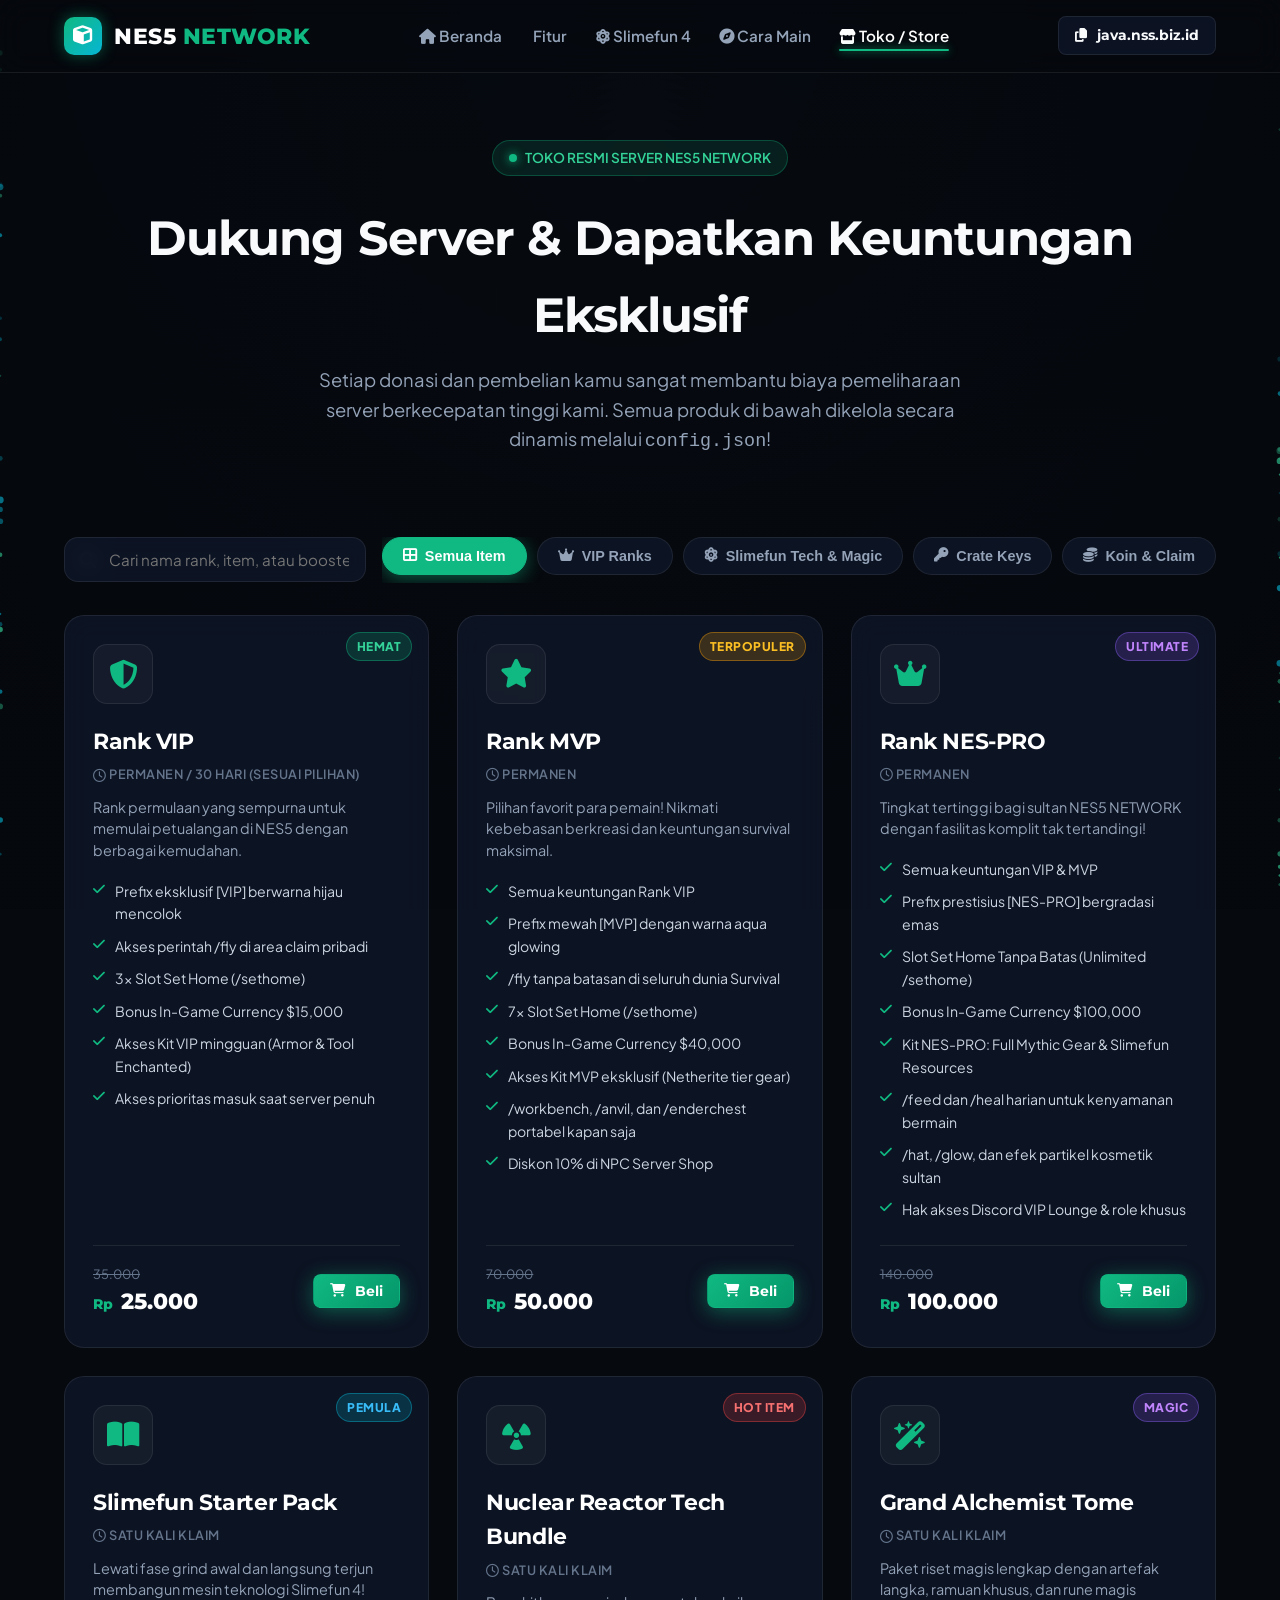
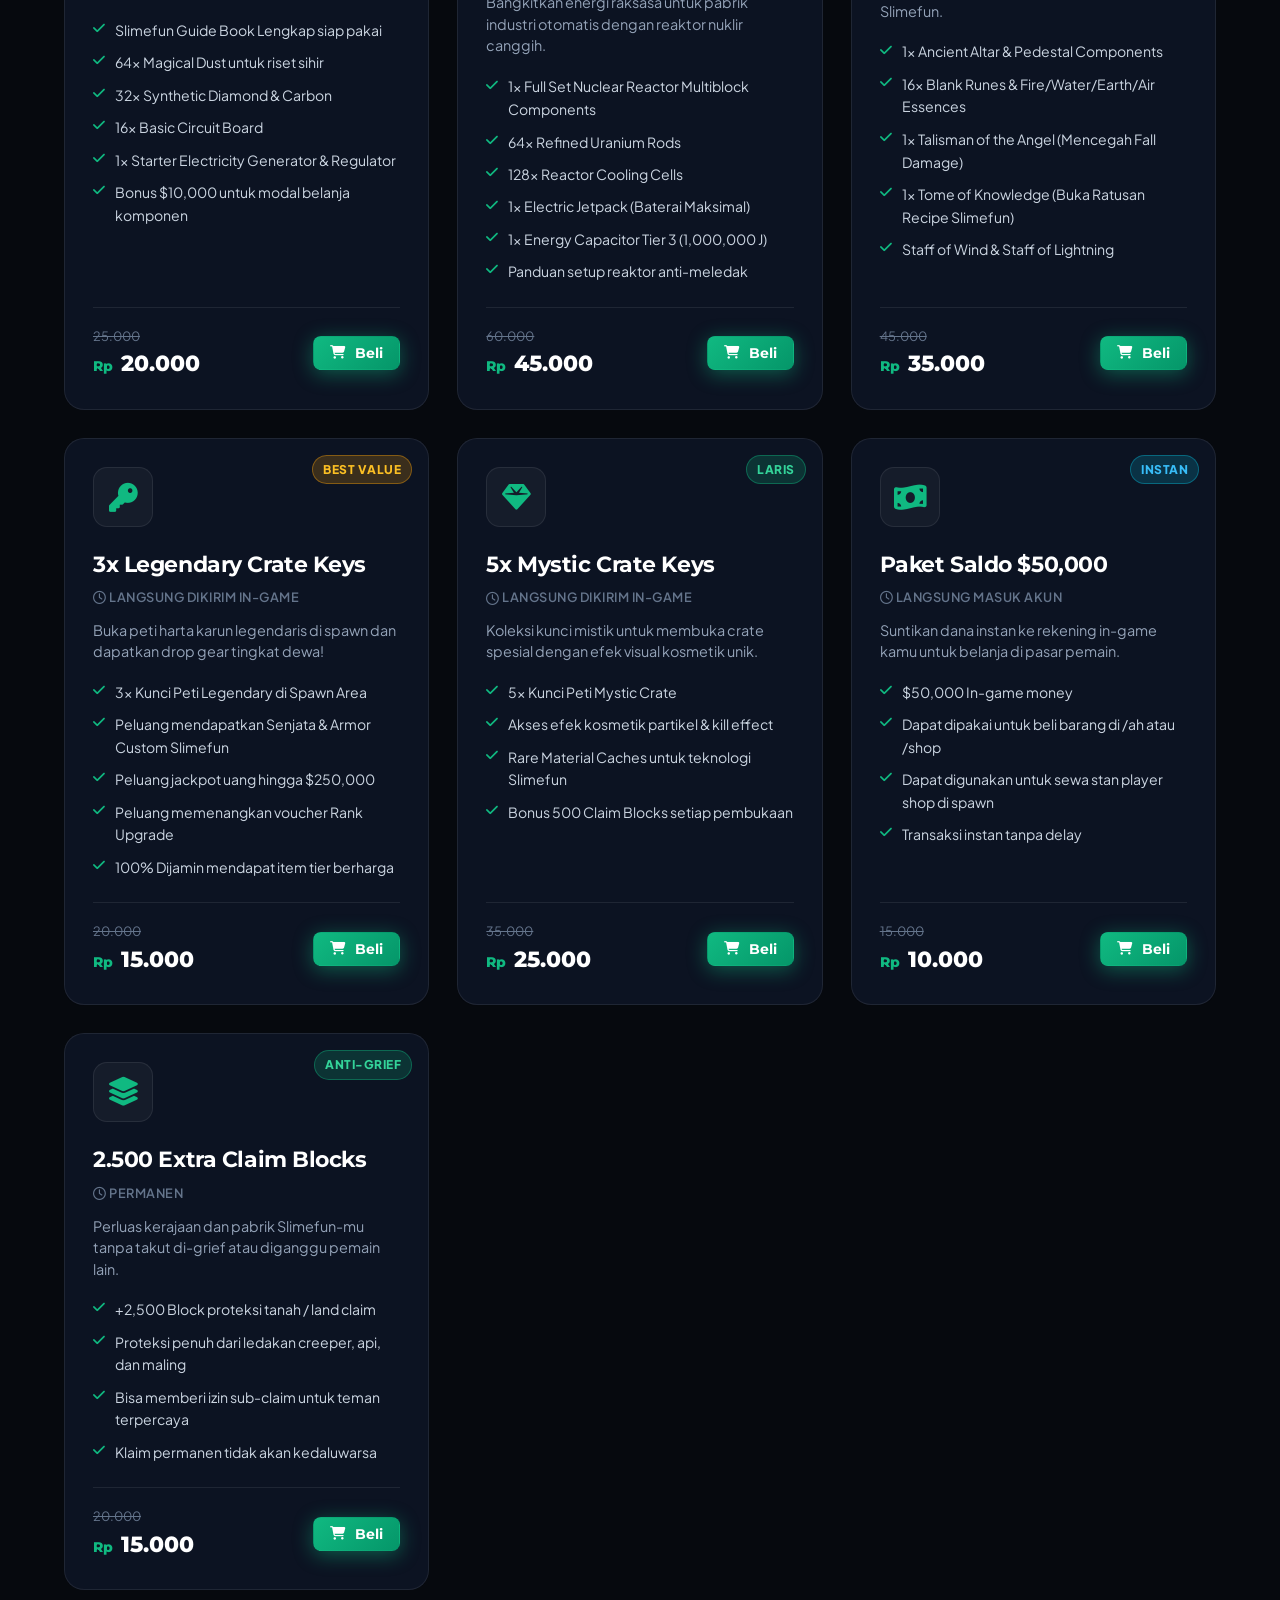
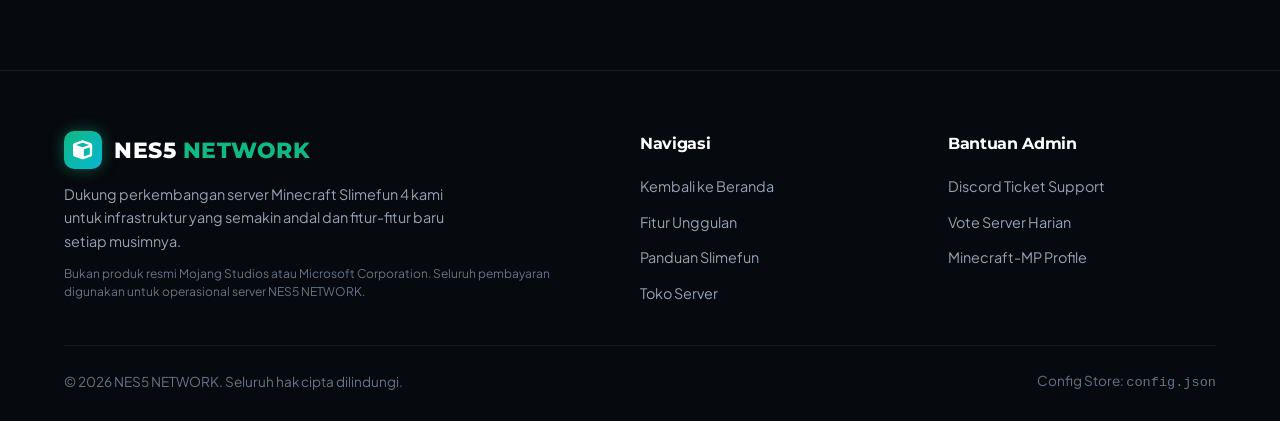
==== store.html @ 4028eb92 "Add initial website files and configuration for NES5 NETWORK Minecraft server - Created config.json " ====
<!DOCTYPE html>
<html lang="id">
<head>
  <meta charset="UTF-8">
  <meta name="viewport" content="width=device-width, initial-scale=1.0">
  <title>Store Resmi | NES5 NETWORK Minecraft Server</title>
  <meta name="description" content="Toko resmi NES5 NETWORK. Beli VIP Rank, Crate Keys, Slimefun Tech Boosters, dan koin in-game dengan sistem pembayaran mudah dan aman.">
  <meta name="keywords" content="NES5 NETWORK Store, Minecraft Store Indonesia, Beli Rank Minecraft, Slimefun Booster, QRIS Minecraft">

  <!-- Google Fonts -->
  <link rel="preconnect" href="https://fonts.googleapis.com">
  <link rel="preconnect" href="https://fonts.gstatic.com" crossorigin>
  <link href="https://fonts.googleapis.com/css2?family=Montserrat:wght@600;700;800;900&family=Plus+Jakarta+Sans:wght@400;500;600;700&family=JetBrains+Mono:wght@600;700&display=swap" rel="stylesheet">

  <!-- Font Awesome Icons -->
  <link rel="stylesheet" href="https://cdnjs.cloudflare.com/ajax/libs/font-awesome/6.5.1/css/all.min.css">

  <!-- Stylesheets -->
  <link rel="stylesheet" href="assets/css/style.css">
  <link rel="stylesheet" href="assets/css/store.css">
  <link rel="icon" type="image/png" href="https://minecraft-mp.com/images/favicon/363257.png?ts=1788218365">
</head>
<body>

  <!-- Minecraft Landscape Background & Ambient Particles -->
  <div class="minecraft-backdrop"></div>
  <canvas id="particles-canvas" class="particles-canvas"></canvas>

  <!-- Navigation Bar -->
  <header class="navbar">
    <div class="container nav-container">
      <a href="index.html" class="logo">
        <div class="logo-badge">
          <i class="fa-solid fa-cube"></i>
        </div>
        <div class="logo-text">NES5 <span>NETWORK</span></div>
      </a>

      <ul class="nav-links">
        <li class="nav-item"><a href="index.html"><i class="fa-solid fa-house"></i> Beranda</a></li>
        <li class="nav-item"><a href="index.html#fitur"><i class="fa-solid fa-sparkles"></i> Fitur</a></li>
        <li class="nav-item"><a href="index.html#slimefun"><i class="fa-solid fa-atom"></i> Slimefun 4</a></li>
        <li class="nav-item"><a href="index.html#panduan"><i class="fa-solid fa-compass"></i> Cara Main</a></li>
        <li class="nav-item"><a href="store.html" class="active"><i class="fa-solid fa-store"></i> Toko / Store</a></li>
      </ul>

      <div class="nav-actions">
        <div class="btn btn-secondary btn-sm" data-copy-ip="java.nss.biz.id" title="Salin IP Server">
          <i class="fa-solid fa-copy"></i> java.nss.biz.id
        </div>
        <button class="nav-toggle" aria-label="Toggle navigation">
          <i class="fa-solid fa-bars"></i>
        </button>
      </div>
    </div>
  </header>

  <main>
    <!-- Store Hero -->
    <section class="store-hero">
      <div class="container">
        <div class="hero-pill">
          <span class="pulse-dot"></span>
          <span>TOKO RESMI SERVER NES5 NETWORK</span>
        </div>
        <h1>Dukung Server & Dapatkan <span class="highlight">Keuntungan Eksklusif</span></h1>
        <p>
          Setiap donasi dan pembelian kamu sangat membantu biaya pemeliharaan server berkecepatan tinggi kami. 
          Semua produk di bawah dikelola secara dinamis melalui <code>config.json</code>!
        </p>
      </div>
    </section>

    <!-- Store Content Section -->
    <section class="store-content">
      <div class="container">
        <!-- Controls: Search & Category Tabs -->
        <div class="store-controls">
          <div class="store-search-bar">
            <div class="search-input-wrap">
              <i class="fa-solid fa-magnifying-glass"></i>
              <input type="text" id="store-search" class="search-input" placeholder="Cari nama rank, item, atau booster..." autocomplete="off">
            </div>

            <div class="category-tabs" id="category-tabs">
              <!-- Dynamically populated from config.json -->
            </div>
          </div>
        </div>

        <!-- Products Loading Indicator -->
        <div id="products-loading" style="text-align: center; padding: 40px;">
          <p><i class="fa-solid fa-circle-notch fa-spin" style="font-size: 2rem; color: var(--primary);"></i></p>
          <p style="margin-top: 12px; color: var(--text-muted);">Memuat produk dari config.json...</p>
        </div>

        <!-- Dynamic Products Grid -->
        <div class="products-grid" id="products-grid">
          <!-- Dynamically populated from config.json -->
        </div>
      </div>
    </section>
  </main>

  <!-- Checkout & Order Modal -->
  <div class="modal-overlay" id="checkout-modal" aria-hidden="true">
    <div class="modal-container" role="dialog" aria-modal="true">
      <button class="modal-close" id="modal-close-btn" aria-label="Tutup modal">
        <i class="fa-solid fa-xmark"></i>
      </button>

      <div class="modal-header">
        <span class="section-tag" style="margin-bottom: 8px;">Detail Pemesanan</span>
        <h2>Formulir Pembelian</h2>
        <p>Lengkapi Username in-game Minecraft Anda untuk proses aktivasi item.</p>
      </div>

      <!-- Item Summary -->
      <div class="modal-product-summary">
        <div>
          <div style="font-size: 0.8rem; color: var(--text-muted); text-transform: uppercase;">Item Dipilih</div>
          <div class="modal-summary-title" id="modal-product-title">Rank VIP</div>
        </div>
        <div>
          <div style="font-size: 0.8rem; color: var(--text-muted); text-transform: uppercase; text-align: right;">Total Harga</div>
          <div class="modal-summary-price" id="modal-product-price">Rp 25.000</div>
        </div>
      </div>

      <!-- Minecraft Username Form with Live Skin Head Preview -->
      <div class="form-group">
        <label for="mc-username-input" class="form-label">
          <i class="fa-solid fa-user-astronaut"></i> Username Minecraft (Java Edition)
        </label>
        <div class="username-input-wrap">
          <div class="mc-avatar-preview" title="Pratinjau Avatar Skin">
            <img id="mc-avatar-img" src="https://mc-heads.net/avatar/Steve/64" alt="Minecraft Skin Avatar">
          </div>
          <input type="text" id="mc-username-input" class="form-input" placeholder="Contoh: Steve / Alex / Notch" required>
        </div>
      </div>

      <!-- Payment Method Selection -->
      <div class="form-group">
        <label class="form-label">
          <i class="fa-solid fa-credit-card"></i> Pilih Metode Pembayaran
        </label>
        <div class="payment-methods-grid" id="payment-methods-list">
          <!-- Populated from config.json -->
        </div>
      </div>

      <!-- Instruction Note -->
      <div class="checkout-notice">
        <i class="fa-solid fa-circle-info"></i>
        <span id="modal-payment-instruction">
          Setelah klik pesan, silakan transfer sesuai nominal lalu kirimkan bukti pembayaran ke Admin. Item akan diaktifkan secara kilat!
        </span>
      </div>

      <!-- Modal Action Buttons -->
      <div class="modal-actions">
        <button type="button" class="btn btn-whatsapp" id="modal-btn-whatsapp">
          <i class="fa-brands fa-whatsapp fa-lg"></i> Pesan & Konfirmasi via WhatsApp
        </button>
        <button type="button" class="btn btn-secondary btn-copy-format" id="modal-btn-copy-format">
          <i class="fa-solid fa-clipboard-list"></i> Salin Format Tiket Discord
        </button>
      </div>
    </div>
  </div>

  <!-- Footer -->
  <footer class="footer">
    <div class="container">
      <div class="footer-grid">
        <div class="footer-about">
          <div class="logo">
            <div class="logo-badge"><i class="fa-solid fa-cube"></i></div>
            <div class="logo-text">NES5 <span>NETWORK</span></div>
          </div>
          <p>
            Dukung perkembangan server Minecraft Slimefun 4 kami untuk infrastruktur yang semakin andal dan fitur-fitur baru setiap musimnya.
          </p>
          <div class="footer-disclaimer">
            Bukan produk resmi Mojang Studios atau Microsoft Corporation. Seluruh pembayaran digunakan untuk operasional server NES5 NETWORK.
          </div>
        </div>

        <div class="footer-links">
          <h4>Navigasi</h4>
          <ul>
            <li><a href="index.html">Kembali ke Beranda</a></li>
            <li><a href="index.html#fitur">Fitur Unggulan</a></li>
            <li><a href="index.html#slimefun">Panduan Slimefun</a></li>
            <li><a href="store.html">Toko Server</a></li>
          </ul>
        </div>

        <div class="footer-links">
          <h4>Bantuan Admin</h4>
          <ul>
            <li><a href="https://discord.gg/nes5" target="_blank" rel="noopener">Discord Ticket Support</a></li>
            <li><a href="https://minecraft-mp.com/server/363257/vote/" target="_blank" rel="noopener">Vote Server Harian</a></li>
            <li><a href="https://minecraft-mp.com/server-s363257" target="_blank" rel="noopener">Minecraft-MP Profile</a></li>
          </ul>
        </div>
      </div>

      <div class="footer-bottom">
        <div>&copy; 2026 NES5 NETWORK. Seluruh hak cipta dilindungi.</div>
        <div>Config Store: <code>config.json</code></div>
      </div>
    </div>
  </footer>

  <!-- Scripts -->
  <script src="assets/js/main.js"></script>
  <script src="assets/js/store.js"></script>
</body>
</html>
---- assets/css/style.css ----
/* ==========================================================================
   NES5 NETWORK - Main Stylesheet
   Designed for Minecraft Server Community & Store
   ========================================================================== */

:root {
  --primary: #10b981;
  --primary-glow: rgba(16, 185, 129, 0.45);
  --primary-dark: #059669;
  --secondary: #06b6d4;
  --secondary-glow: rgba(6, 182, 212, 0.4);
  --accent-gold: #f59e0b;
  --accent-purple: #8b5cf6;
  --accent-red: #ef4444;

  --bg-dark: #0b0f17;
  --bg-darker: #06090e;
  --bg-card: rgba(15, 23, 42, 0.75);
  --bg-card-hover: rgba(22, 33, 58, 0.85);
  --bg-glass: rgba(15, 23, 42, 0.6);
  --border-glass: rgba(255, 255, 255, 0.08);
  --border-glow: rgba(16, 185, 129, 0.3);

  --text-main: #f8fafc;
  --text-muted: #94a3b8;
  --text-dim: #64748b;

  --font-sans: 'Plus Jakarta Sans', -apple-system, BlinkMacSystemFont, sans-serif;
  --font-title: 'Montserrat', sans-serif;
  --font-code: 'JetBrains Mono', monospace;

  --radius-sm: 8px;
  --radius-md: 14px;
  --radius-lg: 20px;
  --radius-full: 9999px;

  --transition: all 0.25s cubic-bezier(0.16, 1, 0.3, 1);
}

/* Global Reset */
*, *::before, *::after {
  box-sizing: border-box;
  margin: 0;
  padding: 0;
}

html {
  scroll-behavior: smooth;
}

body {
  font-family: var(--font-sans);
  background-color: var(--bg-darker);
  color: var(--text-main);
  line-height: 1.6;
  overflow-x: hidden;
  position: relative;
  min-height: 100vh;
}

/* Background Minecraft Landscape Backdrop */
.minecraft-backdrop {
  position: fixed;
  top: 0;
  left: 0;
  width: 100vw;
  height: 100vh;
  z-index: -2;
  background: 
    radial-gradient(circle at 50% 20%, rgba(11, 15, 23, 0.5) 0%, rgba(6, 9, 14, 0.92) 80%),
    linear-gradient(180deg, rgba(6, 9, 14, 0.6) 0%, rgba(6, 9, 14, 0.95) 100%),
    url('https://images.unsplash.com/photo-1627856014754-2907e2355d54?auto=format&fit=crop&w=1920&q=80') center center / cover no-repeat;
  filter: brightness(0.9);
  transform: scale(1.02);
  transition: transform 0.5s ease;
}

/* Atmosphere Particles Overlay */
.particles-canvas {
  position: fixed;
  top: 0;
  left: 0;
  width: 100vw;
  height: 100vh;
  z-index: -1;
  pointer-events: none;
}

/* Container */
.container {
  width: 100%;
  max-width: 1200px;
  margin: 0 auto;
  padding: 0 24px;
}

/* Typography */
h1, h2, h3, h4, h5 {
  font-family: var(--font-title);
  font-weight: 700;
  color: var(--text-main);
  letter-spacing: -0.02em;
}

p {
  color: var(--text-muted);
}

a {
  color: var(--primary);
  text-decoration: none;
  transition: var(--transition);
}

a:hover {
  color: #34d399;
}

/* Buttons */
.btn {
  display: inline-flex;
  align-items: center;
  justify-content: center;
  gap: 10px;
  padding: 12px 24px;
  border-radius: var(--radius-md);
  font-family: var(--font-title);
  font-size: 0.95rem;
  font-weight: 700;
  cursor: pointer;
  transition: var(--transition);
  border: 1px solid transparent;
  outline: none;
  text-decoration: none;
}

.btn-primary {
  background: linear-gradient(135deg, var(--primary) 0%, var(--primary-dark) 100%);
  color: #ffffff;
  box-shadow: 0 4px 20px var(--primary-glow);
}

.btn-primary:hover {
  transform: translateY(-2px);
  box-shadow: 0 8px 30px rgba(16, 185, 129, 0.6);
  color: #ffffff;
}

.btn-secondary {
  background: var(--bg-card);
  border-color: var(--border-glass);
  color: var(--text-main);
  backdrop-filter: blur(8px);
}

.btn-secondary:hover {
  background: var(--bg-card-hover);
  border-color: rgba(255, 255, 255, 0.2);
  color: #ffffff;
  transform: translateY(-2px);
}

.btn-discord {
  background: #5865F2;
  color: #ffffff;
  box-shadow: 0 4px 18px rgba(88, 101, 242, 0.35);
}

.btn-discord:hover {
  background: #4752c4;
  color: #ffffff;
  transform: translateY(-2px);
  box-shadow: 0 6px 24px rgba(88, 101, 242, 0.5);
}

.btn-store {
  background: linear-gradient(135deg, #f59e0b 0%, #d97706 100%);
  color: #ffffff;
  box-shadow: 0 4px 20px rgba(245, 158, 11, 0.35);
}

.btn-store:hover {
  transform: translateY(-2px);
  box-shadow: 0 8px 30px rgba(245, 158, 11, 0.55);
  color: #ffffff;
}

.btn-sm {
  padding: 8px 16px;
  font-size: 0.85rem;
  border-radius: var(--radius-sm);
}

/* Navigation Bar */
.navbar {
  position: fixed;
  top: 0;
  left: 0;
  width: 100%;
  z-index: 1000;
  padding: 16px 0;
  transition: var(--transition);
  background: rgba(6, 9, 14, 0.6);
  backdrop-filter: blur(14px);
  border-bottom: 1px solid var(--border-glass);
}

.navbar.scrolled {
  padding: 12px 0;
  background: rgba(6, 9, 14, 0.92);
  border-bottom: 1px solid rgba(16, 185, 129, 0.2);
  box-shadow: 0 10px 30px rgba(0, 0, 0, 0.5);
}

.nav-container {
  display: flex;
  align-items: center;
  justify-content: space-between;
}

.logo {
  display: flex;
  align-items: center;
  gap: 12px;
  font-family: var(--font-title);
  font-size: 1.35rem;
  font-weight: 800;
  color: #ffffff;
  letter-spacing: 0.5px;
}

.logo-badge {
  background: linear-gradient(135deg, var(--primary) 0%, var(--secondary) 100%);
  width: 38px;
  height: 38px;
  border-radius: 10px;
  display: flex;
  align-items: center;
  justify-content: center;
  font-size: 1.2rem;
  color: #fff;
  box-shadow: 0 0 15px var(--primary-glow);
}

.logo-text span {
  color: var(--primary);
}

.nav-links {
  display: flex;
  align-items: center;
  list-style: none;
  gap: 28px;
}

.nav-item a {
  color: var(--text-muted);
  font-size: 0.95rem;
  font-weight: 600;
  position: relative;
  padding: 6px 0;
}

.nav-item a:hover,
.nav-item a.active {
  color: #ffffff;
}

.nav-item a.active::after {
  content: '';
  position: absolute;
  bottom: 0;
  left: 0;
  width: 100%;
  height: 2px;
  background: var(--primary);
  border-radius: 2px;
  box-shadow: 0 0 8px var(--primary);
}

.nav-actions {
  display: flex;
  align-items: center;
  gap: 12px;
}

.nav-toggle {
  display: none;
  background: transparent;
  border: none;
  color: var(--text-main);
  font-size: 1.4rem;
  cursor: pointer;
}

/* Hero Section */
.hero {
  padding: 160px 0 100px;
  text-align: center;
  position: relative;
}

.hero-pill {
  display: inline-flex;
  align-items: center;
  gap: 8px;
  background: rgba(16, 185, 129, 0.12);
  border: 1px solid rgba(16, 185, 129, 0.3);
  padding: 6px 16px;
  border-radius: var(--radius-full);
  font-size: 0.85rem;
  font-weight: 600;
  color: #34d399;
  margin-bottom: 24px;
}

.hero-pill .pulse-dot {
  width: 8px;
  height: 8px;
  background-color: var(--primary);
  border-radius: 50%;
  box-shadow: 0 0 10px var(--primary);
  animation: pulse 2s infinite;
}

@keyframes pulse {
  0% { transform: scale(0.95); box-shadow: 0 0 0 0 rgba(16, 185, 129, 0.7); }
  70% { transform: scale(1.1); box-shadow: 0 0 0 8px rgba(16, 185, 129, 0); }
  100% { transform: scale(0.95); box-shadow: 0 0 0 0 rgba(16, 185, 129, 0); }
}

.hero-title {
  font-size: 3.5rem;
  font-weight: 900;
  line-height: 1.15;
  margin-bottom: 16px;
  text-transform: uppercase;
}

.hero-title .highlight {
  background: linear-gradient(135deg, #34d399 0%, #06b6d4 100%);
  -webkit-background-clip: text;
  -webkit-text-fill-color: transparent;
  text-shadow: 0 10px 30px rgba(16, 185, 129, 0.3);
}

.hero-subtitle {
  font-size: 1.25rem;
  max-width: 720px;
  margin: 0 auto 36px;
  color: #cbd5e1;
}

.hero-cta {
  display: flex;
  align-items: center;
  justify-content: center;
  gap: 16px;
  flex-wrap: wrap;
  margin-bottom: 48px;
}

/* IP Box Hero Element */
.ip-box-container {
  display: flex;
  justify-content: center;
  margin-top: 10px;
}

.ip-box {
  display: inline-flex;
  align-items: center;
  gap: 16px;
  background: var(--bg-card);
  border: 1px solid var(--border-glow);
  padding: 14px 24px;
  border-radius: var(--radius-lg);
  backdrop-filter: blur(16px);
  box-shadow: 0 10px 35px rgba(0, 0, 0, 0.5);
  cursor: pointer;
  transition: var(--transition);
}

.ip-box:hover {
  transform: translateY(-3px);
  border-color: var(--primary);
  box-shadow: 0 12px 40px var(--primary-glow);
}

.ip-details {
  text-align: left;
}

.ip-label {
  font-size: 0.75rem;
  text-transform: uppercase;
  color: var(--text-muted);
  font-weight: 700;
  letter-spacing: 1px;
}

.ip-value {
  font-family: var(--font-code);
  font-size: 1.25rem;
  font-weight: 700;
  color: #ffffff;
  display: block;
}

.ip-action {
  background: rgba(16, 185, 129, 0.15);
  color: var(--primary);
  width: 42px;
  height: 42px;
  border-radius: var(--radius-md);
  display: flex;
  align-items: center;
  justify-content: center;
  font-size: 1.1rem;
  transition: var(--transition);
}

.ip-box:hover .ip-action {
  background: var(--primary);
  color: #ffffff;
}

/* Live Server Status Bar */
.status-bar-section {
  padding: 0 0 60px;
}

.status-bar {
  background: var(--bg-card);
  border: 1px solid var(--border-glass);
  border-radius: var(--radius-lg);
  padding: 24px 32px;
  backdrop-filter: blur(16px);
  display: grid;
  grid-template-columns: repeat(auto-fit, minmax(200px, 1fr));
  gap: 24px;
  box-shadow: 0 15px 35px rgba(0, 0, 0, 0.4);
}

.status-item {
  display: flex;
  align-items: center;
  gap: 16px;
}

.status-icon {
  width: 48px;
  height: 48px;
  border-radius: var(--radius-md);
  display: flex;
  align-items: center;
  justify-content: center;
  font-size: 1.35rem;
  background: rgba(255, 255, 255, 0.05);
  color: var(--primary);
  flex-shrink: 0;
}

.status-icon.green {
  background: rgba(16, 185, 129, 0.15);
  color: #10b981;
}

.status-icon.blue {
  background: rgba(6, 182, 212, 0.15);
  color: #06b6d4;
}

.status-icon.amber {
  background: rgba(245, 158, 11, 0.15);
  color: #f59e0b;
}

.status-icon.purple {
  background: rgba(139, 92, 246, 0.15);
  color: #8b5cf6;
}

.status-info h4 {
  font-size: 0.8rem;
  color: var(--text-muted);
  text-transform: uppercase;
  letter-spacing: 0.5px;
  font-weight: 600;
}

.status-info p {
  font-size: 1.15rem;
  font-weight: 700;
  color: var(--text-main);
  margin-top: 2px;
}

/* Section Header */
.section {
  padding: 80px 0;
  position: relative;
}

.section-header {
  text-align: center;
  max-width: 680px;
  margin: 0 auto 56px;
}

.section-tag {
  display: inline-block;
  font-size: 0.8rem;
  font-weight: 700;
  text-transform: uppercase;
  letter-spacing: 1.5px;
  color: var(--primary);
  background: rgba(16, 185, 129, 0.1);
  border: 1px solid rgba(16, 185, 129, 0.25);
  padding: 4px 14px;
  border-radius: var(--radius-full);
  margin-bottom: 12px;
}

.section-title {
  font-size: 2.35rem;
  margin-bottom: 14px;
}

.section-desc {
  font-size: 1.05rem;
  color: var(--text-muted);
}

/* Feature Grid */
.feature-grid {
  display: grid;
  grid-template-columns: repeat(auto-fill, minmax(340px, 1fr));
  gap: 24px;
}

.feature-card {
  background: var(--bg-card);
  border: 1px solid var(--border-glass);
  border-radius: var(--radius-lg);
  padding: 32px;
  backdrop-filter: blur(12px);
  transition: var(--transition);
  position: relative;
  overflow: hidden;
}

.feature-card::before {
  content: '';
  position: absolute;
  top: 0;
  left: 0;
  width: 100%;
  height: 3px;
  background: linear-gradient(90deg, transparent, var(--primary), transparent);
  opacity: 0;
  transition: var(--transition);
}

.feature-card:hover {
  transform: translateY(-6px);
  background: var(--bg-card-hover);
  border-color: rgba(16, 185, 129, 0.3);
  box-shadow: 0 15px 35px rgba(0, 0, 0, 0.4);
}

.feature-card:hover::before {
  opacity: 1;
}

.feature-icon-wrap {
  width: 60px;
  height: 60px;
  border-radius: var(--radius-md);
  background: linear-gradient(135deg, rgba(16, 185, 129, 0.15) 0%, rgba(6, 182, 212, 0.15) 100%);
  display: flex;
  align-items: center;
  justify-content: center;
  font-size: 1.6rem;
  color: var(--primary);
  margin-bottom: 22px;
  border: 1px solid rgba(16, 185, 129, 0.2);
}

.feature-card h3 {
  font-size: 1.3rem;
  margin-bottom: 12px;
}

.feature-card p {
  font-size: 0.95rem;
  line-height: 1.6;
}

/* Slimefun Highlights Banner */
.sf-showcase {
  background: linear-gradient(135deg, rgba(15, 23, 42, 0.9) 0%, rgba(6, 9, 14, 0.95) 100%);
  border: 1px solid rgba(16, 185, 129, 0.3);
  border-radius: var(--radius-lg);
  padding: 48px;
  backdrop-filter: blur(16px);
  display: grid;
  grid-template-columns: 1fr 1fr;
  gap: 40px;
  align-items: center;
  box-shadow: 0 20px 50px rgba(0, 0, 0, 0.5);
  margin-top: 40px;
}

.sf-showcase-content h3 {
  font-size: 2rem;
  margin-bottom: 16px;
  color: #ffffff;
}

.sf-list {
  list-style: none;
  margin: 20px 0 28px;
  display: flex;
  flex-direction: column;
  gap: 12px;
}

.sf-list li {
  display: flex;
  align-items: center;
  gap: 12px;
  color: #cbd5e1;
  font-size: 0.95rem;
}

.sf-list li i {
  color: var(--primary);
  font-size: 1.1rem;
}

.sf-preview-box {
  background: rgba(0, 0, 0, 0.4);
  border: 1px solid rgba(255, 255, 255, 0.1);
  border-radius: var(--radius-md);
  padding: 24px;
  display: grid;
  grid-template-columns: 1fr 1fr;
  gap: 16px;
}

.sf-mini-stat {
  background: rgba(255, 255, 255, 0.03);
  border-radius: var(--radius-sm);
  padding: 16px;
  border: 1px solid rgba(255, 255, 255, 0.05);
}

.sf-mini-stat i {
  font-size: 1.5rem;
  color: var(--secondary);
  margin-bottom: 8px;
}

.sf-mini-stat h4 {
  font-size: 0.9rem;
  color: #fff;
}

.sf-mini-stat p {
  font-size: 0.8rem;
  color: var(--text-muted);
}

/* Steps / How to Join */
.steps-grid {
  display: grid;
  grid-template-columns: repeat(auto-fit, minmax(260px, 1fr));
  gap: 24px;
}

.step-card {
  background: var(--bg-card);
  border: 1px solid var(--border-glass);
  border-radius: var(--radius-lg);
  padding: 32px 24px;
  text-align: center;
  position: relative;
  transition: var(--transition);
}

.step-card:hover {
  transform: translateY(-4px);
  border-color: var(--border-glow);
}

.step-number {
  position: absolute;
  top: 16px;
  left: 16px;
  font-family: var(--font-title);
  font-size: 2rem;
  font-weight: 900;
  color: rgba(255, 255, 255, 0.06);
}

.step-icon {
  width: 64px;
  height: 64px;
  margin: 0 auto 20px;
  border-radius: 50%;
  background: rgba(16, 185, 129, 0.12);
  color: var(--primary);
  display: flex;
  align-items: center;
  justify-content: center;
  font-size: 1.6rem;
  border: 1px solid rgba(16, 185, 129, 0.2);
}

.step-card h3 {
  font-size: 1.15rem;
  margin-bottom: 10px;
}

.step-card p {
  font-size: 0.9rem;
}

/* Discord CTA Banner */
.discord-banner {
  background: linear-gradient(135deg, rgba(88, 101, 242, 0.25) 0%, rgba(15, 23, 42, 0.85) 100%);
  border: 1px solid rgba(88, 101, 242, 0.4);
  border-radius: var(--radius-lg);
  padding: 48px;
  text-align: center;
  backdrop-filter: blur(14px);
  margin-top: 40px;
}

.discord-banner h3 {
  font-size: 2.2rem;
  margin-bottom: 12px;
}

.discord-banner p {
  max-width: 600px;
  margin: 0 auto 28px;
  font-size: 1.05rem;
}

/* FAQ Accordion */
.faq-grid {
  max-width: 800px;
  margin: 0 auto;
  display: flex;
  flex-direction: column;
  gap: 16px;
}

.faq-item {
  background: var(--bg-card);
  border: 1px solid var(--border-glass);
  border-radius: var(--radius-md);
  overflow: hidden;
  backdrop-filter: blur(10px);
  transition: var(--transition);
}

.faq-item:hover {
  border-color: rgba(255, 255, 255, 0.15);
}

.faq-question {
  padding: 20px 24px;
  display: flex;
  align-items: center;
  justify-content: space-between;
  cursor: pointer;
  font-weight: 700;
  font-size: 1.05rem;
  color: #fff;
  user-select: none;
}

.faq-question i {
  color: var(--primary);
  transition: transform 0.3s ease;
}

.faq-item.active .faq-question i {
  transform: rotate(180deg);
}

.faq-answer {
  max-height: 0;
  overflow: hidden;
  transition: max-height 0.35s ease, padding 0.35s ease;
  padding: 0 24px;
  color: var(--text-muted);
  font-size: 0.95rem;
  line-height: 1.6;
}

.faq-item.active .faq-answer {
  padding-bottom: 20px;
}

/* Footer */
.footer {
  background: var(--bg-darker);
  border-top: 1px solid var(--border-glass);
  padding: 60px 0 30px;
  margin-top: 80px;
}

.footer-grid {
  display: grid;
  grid-template-columns: 2fr 1fr 1fr;
  gap: 40px;
  margin-bottom: 40px;
}

.footer-about p {
  margin-top: 14px;
  font-size: 0.9rem;
  max-width: 380px;
}

.footer-links h4 {
  font-size: 1rem;
  color: #fff;
  margin-bottom: 16px;
}

.footer-links ul {
  list-style: none;
  display: flex;
  flex-direction: column;
  gap: 10px;
}

.footer-links a {
  color: var(--text-muted);
  font-size: 0.9rem;
}

.footer-links a:hover {
  color: #fff;
  padding-left: 4px;
}

.footer-bottom {
  padding-top: 24px;
  border-top: 1px solid rgba(255, 255, 255, 0.05);
  display: flex;
  align-items: center;
  justify-content: space-between;
  flex-wrap: wrap;
  gap: 16px;
  font-size: 0.85rem;
  color: var(--text-dim);
}

.footer-disclaimer {
  font-size: 0.75rem;
  color: var(--text-dim);
  margin-top: 12px;
  line-height: 1.5;
}

/* Toast Notification */
.toast-notification {
  position: fixed;
  bottom: 24px;
  right: 24px;
  background: #0f172a;
  border: 1px solid var(--primary);
  color: #ffffff;
  padding: 14px 20px;
  border-radius: var(--radius-md);
  box-shadow: 0 10px 30px rgba(0, 0, 0, 0.6), 0 0 20px var(--primary-glow);
  display: flex;
  align-items: center;
  gap: 12px;
  z-index: 9999;
  transform: translateY(100px);
  opacity: 0;
  transition: all 0.3s cubic-bezier(0.16, 1, 0.3, 1);
  font-size: 0.95rem;
}

.toast-notification.show {
  transform: translateY(0);
  opacity: 1;
}

.toast-icon {
  color: var(--primary);
  font-size: 1.25rem;
}

/* Responsive Media Queries */
@media (max-width: 992px) {
  .hero-title {
    font-size: 2.8rem;
  }
  .sf-showcase {
    grid-template-columns: 1fr;
    padding: 32px;
  }
  .footer-grid {
    grid-template-columns: 1fr;
    gap: 32px;
  }
}

@media (max-width: 768px) {
  .nav-links {
    position: fixed;
    top: 70px;
    left: 0;
    width: 100%;
    background: rgba(6, 9, 14, 0.98);
    backdrop-filter: blur(20px);
    flex-direction: column;
    padding: 24px;
    gap: 18px;
    border-bottom: 1px solid var(--border-glass);
    display: none;
  }

  .nav-links.open {
    display: flex;
  }

  .nav-toggle {
    display: block;
  }

  .hero {
    padding: 120px 0 60px;
  }

  .hero-title {
    font-size: 2.2rem;
  }

  .hero-subtitle {
    font-size: 1.05rem;
  }

  .status-bar {
    grid-template-columns: 1fr;
    padding: 20px;
  }

  .ip-box {
    width: 100%;
    justify-content: space-between;
  }
}
---- assets/css/store.css ----
/* ==========================================================================
   NES5 NETWORK - Store Stylesheet
   Product Grid, Filter Tabs, Modal Checkout & Interactive Shop UI
   ========================================================================== */

.store-hero {
  padding: 140px 0 40px;
  text-align: center;
}

.store-hero h1 {
  font-size: 3rem;
  margin-bottom: 12px;
}

.store-hero p {
  font-size: 1.15rem;
  max-width: 680px;
  margin: 0 auto;
}

/* Store Filter & Controls Bar */
.store-controls {
  margin: 40px 0 32px;
  display: flex;
  flex-direction: column;
  gap: 20px;
}

.store-search-bar {
  display: flex;
  gap: 16px;
  align-items: center;
  justify-content: space-between;
  flex-wrap: wrap;
}

.search-input-wrap {
  position: relative;
  flex: 1;
  min-width: 280px;
  max-width: 480px;
}

.search-input-wrap i {
  position: absolute;
  left: 16px;
  top: 50%;
  transform: translateY(-50%);
  color: var(--text-dim);
}

.search-input {
  width: 100%;
  padding: 12px 16px 12px 44px;
  background: var(--bg-card);
  border: 1px solid var(--border-glass);
  border-radius: var(--radius-md);
  color: #fff;
  font-size: 0.95rem;
  font-family: var(--font-sans);
  outline: none;
  transition: var(--transition);
  backdrop-filter: blur(10px);
}

.search-input:focus {
  border-color: var(--primary);
  box-shadow: 0 0 15px var(--primary-glow);
}

.category-tabs {
  display: flex;
  align-items: center;
  gap: 10px;
  overflow-x: auto;
  padding-bottom: 8px;
  scrollbar-width: thin;
}

.category-tab {
  display: inline-flex;
  align-items: center;
  gap: 8px;
  padding: 10px 20px;
  background: var(--bg-card);
  border: 1px solid var(--border-glass);
  border-radius: var(--radius-full);
  color: var(--text-muted);
  font-size: 0.9rem;
  font-weight: 600;
  cursor: pointer;
  transition: var(--transition);
  white-space: nowrap;
  user-select: none;
}

.category-tab:hover {
  color: #ffffff;
  border-color: rgba(255, 255, 255, 0.2);
  background: var(--bg-card-hover);
}

.category-tab.active {
  background: var(--primary);
  color: #ffffff;
  border-color: var(--primary);
  box-shadow: 0 4px 18px var(--primary-glow);
}

/* Products Grid */
.products-grid {
  display: grid;
  grid-template-columns: repeat(auto-fill, minmax(320px, 1fr));
  gap: 28px;
  margin-bottom: 80px;
}

.product-card {
  background: var(--bg-card);
  border: 1px solid var(--border-glass);
  border-radius: var(--radius-lg);
  padding: 28px;
  display: flex;
  flex-direction: column;
  backdrop-filter: blur(14px);
  transition: var(--transition);
  position: relative;
  overflow: hidden;
}

.product-card:hover {
  transform: translateY(-6px);
  border-color: rgba(16, 185, 129, 0.4);
  box-shadow: 0 16px 36px rgba(0, 0, 0, 0.5);
}

.product-badge {
  position: absolute;
  top: 16px;
  right: 16px;
  font-size: 0.75rem;
  font-weight: 800;
  text-transform: uppercase;
  letter-spacing: 0.5px;
  padding: 4px 10px;
  border-radius: var(--radius-full);
}

.badge-green {
  background: rgba(16, 185, 129, 0.2);
  color: #34d399;
  border: 1px solid rgba(16, 185, 129, 0.4);
}

.badge-amber {
  background: rgba(245, 158, 11, 0.2);
  color: #fbbf24;
  border: 1px solid rgba(245, 158, 11, 0.4);
}

.badge-purple {
  background: rgba(139, 92, 246, 0.2);
  color: #c084fc;
  border: 1px solid rgba(139, 92, 246, 0.4);
}

.badge-red {
  background: rgba(239, 68, 68, 0.2);
  color: #f87171;
  border: 1px solid rgba(239, 68, 68, 0.4);
}

.badge-blue {
  background: rgba(6, 182, 212, 0.2);
  color: #38bdf8;
  border: 1px solid rgba(6, 182, 212, 0.4);
}

.product-icon-wrap {
  width: 60px;
  height: 60px;
  border-radius: var(--radius-md);
  background: rgba(255, 255, 255, 0.04);
  border: 1px solid var(--border-glass);
  display: flex;
  align-items: center;
  justify-content: center;
  font-size: 1.8rem;
  color: var(--primary);
  margin-bottom: 20px;
}

.product-name {
  font-size: 1.35rem;
  margin-bottom: 6px;
  color: #ffffff;
}

.product-duration {
  font-size: 0.8rem;
  color: var(--text-dim);
  text-transform: uppercase;
  font-weight: 600;
  letter-spacing: 0.5px;
  margin-bottom: 12px;
}

.product-desc {
  font-size: 0.9rem;
  color: var(--text-muted);
  margin-bottom: 18px;
  line-height: 1.5;
}

.product-perks {
  list-style: none;
  margin-bottom: 24px;
  flex: 1;
  display: flex;
  flex-direction: column;
  gap: 10px;
}

.product-perks li {
  font-size: 0.88rem;
  color: #cbd5e1;
  display: flex;
  align-items: flex-start;
  gap: 10px;
}

.product-perks li i {
  color: var(--primary);
  margin-top: 3px;
  font-size: 0.85rem;
  flex-shrink: 0;
}

.product-footer {
  border-top: 1px solid var(--border-glass);
  padding-top: 18px;
  display: flex;
  align-items: center;
  justify-content: space-between;
  gap: 12px;
}

.product-pricing {
  display: flex;
  flex-direction: column;
}

.original-price {
  font-size: 0.8rem;
  text-decoration: line-through;
  color: var(--text-dim);
}

.current-price {
  font-size: 1.35rem;
  font-weight: 800;
  color: #ffffff;
  font-family: var(--font-title);
}

.current-price span {
  color: var(--primary);
  font-size: 0.9rem;
  margin-right: 2px;
}

/* Empty State */
.no-products {
  grid-column: 1 / -1;
  text-align: center;
  padding: 60px 20px;
  background: var(--bg-card);
  border-radius: var(--radius-lg);
  border: 1px dashed var(--border-glass);
}

.no-products i {
  font-size: 3rem;
  color: var(--text-dim);
  margin-bottom: 16px;
}

.no-products h3 {
  font-size: 1.25rem;
  margin-bottom: 8px;
}

/* Modal Checkout */
.modal-overlay {
  position: fixed;
  top: 0;
  left: 0;
  width: 100vw;
  height: 100vh;
  background: rgba(4, 7, 12, 0.85);
  backdrop-filter: blur(8px);
  z-index: 10000;
  display: flex;
  align-items: center;
  justify-content: center;
  padding: 20px;
  opacity: 0;
  pointer-events: none;
  transition: opacity 0.25s ease;
}

.modal-overlay.active {
  opacity: 1;
  pointer-events: auto;
}

.modal-container {
  background: #0f172a;
  border: 1px solid rgba(16, 185, 129, 0.35);
  border-radius: var(--radius-lg);
  width: 100%;
  max-width: 580px;
  max-height: 90vh;
  overflow-y: auto;
  padding: 32px;
  box-shadow: 0 25px 60px rgba(0, 0, 0, 0.8), 0 0 30px rgba(16, 185, 129, 0.15);
  position: relative;
  transform: scale(0.95);
  transition: transform 0.25s ease;
}

.modal-overlay.active .modal-container {
  transform: scale(1);
}

.modal-close {
  position: absolute;
  top: 20px;
  right: 20px;
  background: rgba(255, 255, 255, 0.08);
  border: none;
  width: 36px;
  height: 36px;
  border-radius: 50%;
  color: #fff;
  font-size: 1.1rem;
  cursor: pointer;
  display: flex;
  align-items: center;
  justify-content: center;
  transition: var(--transition);
}

.modal-close:hover {
  background: var(--accent-red);
}

.modal-header {
  margin-bottom: 24px;
}

.modal-header h2 {
  font-size: 1.6rem;
  margin-bottom: 6px;
}

.modal-product-summary {
  display: flex;
  align-items: center;
  justify-content: space-between;
  background: rgba(255, 255, 255, 0.03);
  border: 1px solid var(--border-glass);
  padding: 16px 20px;
  border-radius: var(--radius-md);
  margin-bottom: 24px;
}

.modal-summary-title {
  font-weight: 700;
  color: #fff;
}

.modal-summary-price {
  font-size: 1.25rem;
  font-weight: 800;
  color: var(--primary);
}

/* Minecraft Username Input with Head Avatar */
.form-group {
  margin-bottom: 20px;
}

.form-label {
  display: block;
  font-size: 0.88rem;
  font-weight: 600;
  color: var(--text-muted);
  margin-bottom: 8px;
}

.username-input-wrap {
  display: flex;
  align-items: center;
  gap: 12px;
}

.mc-avatar-preview {
  width: 48px;
  height: 48px;
  border-radius: var(--radius-sm);
  background: #1e293b;
  border: 1px solid var(--border-glass);
  display: flex;
  align-items: center;
  justify-content: center;
  overflow: hidden;
  flex-shrink: 0;
}

.mc-avatar-preview img {
  width: 100%;
  height: 100%;
  image-rendering: pixelated;
}

.form-input {
  flex: 1;
  width: 100%;
  padding: 12px 16px;
  background: rgba(255, 255, 255, 0.04);
  border: 1px solid var(--border-glass);
  border-radius: var(--radius-md);
  color: #fff;
  font-size: 1rem;
  font-family: var(--font-sans);
  outline: none;
  transition: var(--transition);
}

.form-input:focus {
  border-color: var(--primary);
  box-shadow: 0 0 10px var(--primary-glow);
}

/* Payment Methods Grid */
.payment-methods-grid {
  display: grid;
  grid-template-columns: repeat(auto-fit, minmax(140px, 1fr));
  gap: 10px;
  margin-bottom: 24px;
}

.payment-method-card {
  border: 1px solid var(--border-glass);
  background: rgba(255, 255, 255, 0.03);
  padding: 12px 10px;
  border-radius: var(--radius-sm);
  cursor: pointer;
  display: flex;
  align-items: center;
  gap: 8px;
  font-size: 0.85rem;
  font-weight: 600;
  color: var(--text-muted);
  transition: var(--transition);
}

.payment-method-card:hover {
  background: rgba(255, 255, 255, 0.06);
  color: #fff;
}

.payment-method-card.active {
  border-color: var(--primary);
  background: rgba(16, 185, 129, 0.15);
  color: #fff;
}

.payment-method-card i {
  color: var(--primary);
}

/* Instructions Box */
.checkout-notice {
  background: rgba(245, 158, 11, 0.1);
  border: 1px solid rgba(245, 158, 11, 0.25);
  border-radius: var(--radius-md);
  padding: 14px 16px;
  font-size: 0.85rem;
  color: #fde68a;
  margin-bottom: 24px;
  line-height: 1.5;
}

.checkout-notice i {
  margin-right: 6px;
}

/* Checkout Action Buttons */
.modal-actions {
  display: flex;
  flex-direction: column;
  gap: 12px;
}

.btn-whatsapp {
  background: #25D366;
  color: #ffffff;
  box-shadow: 0 4px 18px rgba(37, 211, 102, 0.35);
  width: 100%;
}

.btn-whatsapp:hover {
  background: #20ba5a;
  color: #ffffff;
  transform: translateY(-2px);
  box-shadow: 0 6px 24px rgba(37, 211, 102, 0.5);
}

.btn-copy-format {
  width: 100%;
}

@media (max-width: 576px) {
  .modal-container {
    padding: 24px 18px;
  }
  .store-hero h1 {
    font-size: 2.2rem;
  }
  .product-footer {
    flex-direction: column;
    align-items: stretch;
  }
}
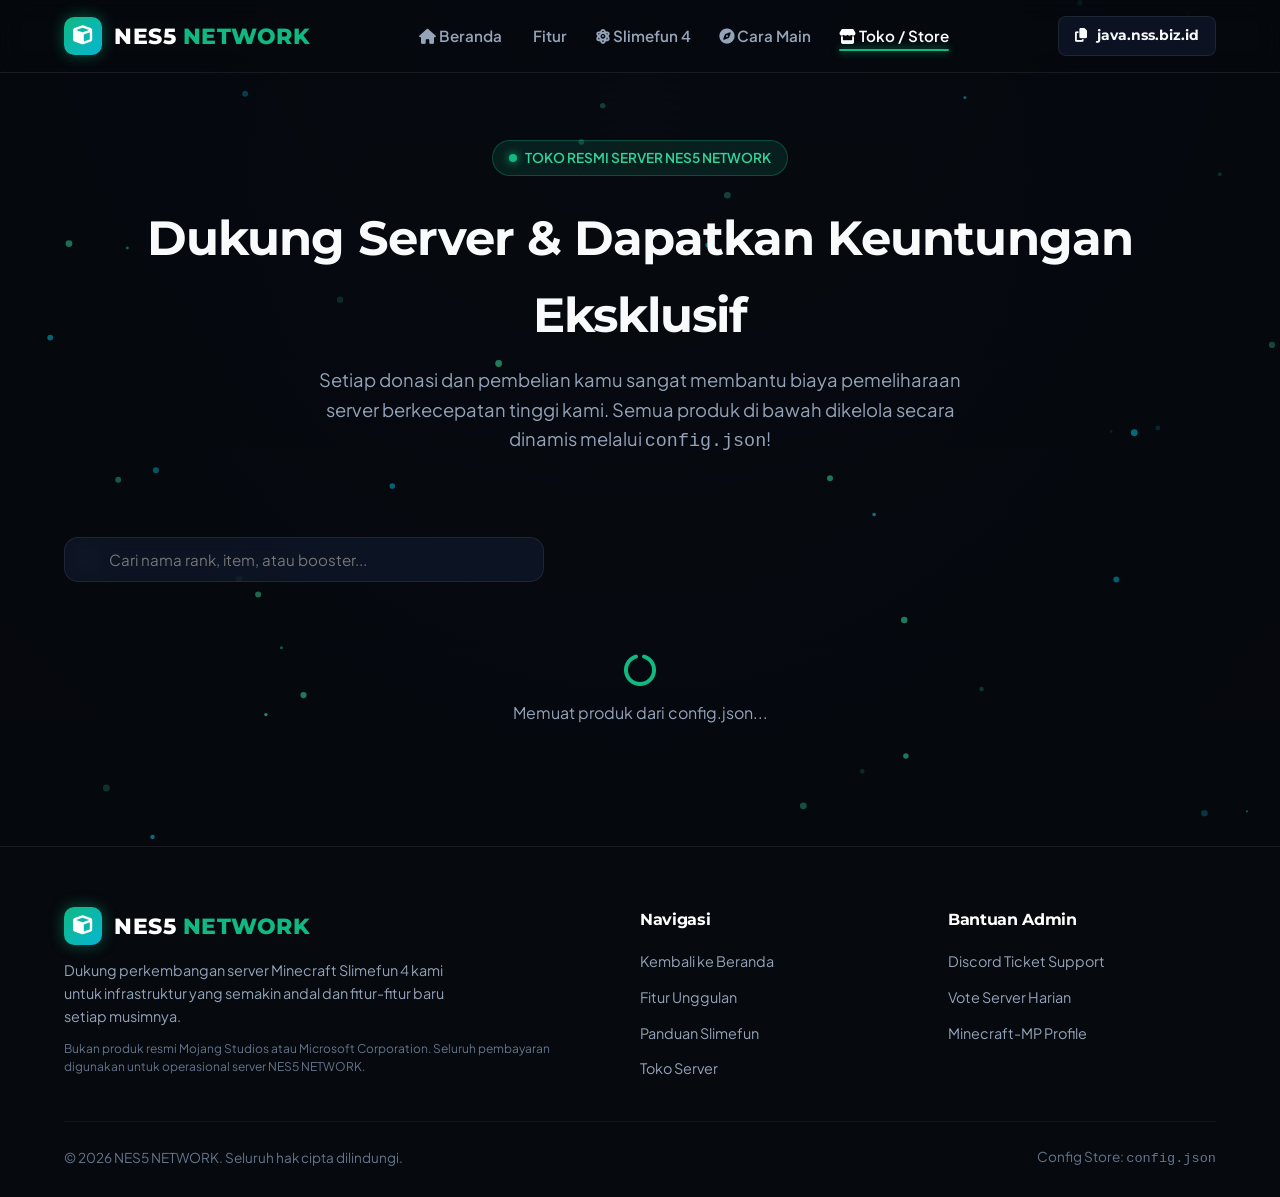
==== commit e9cf48c5: "Update README, HTML, and JavaScript files for NES5 NETWORK: refine server features, enhance store fu" ====
--- a/store.html
+++ b/store.html
@@ -4,8 +4,8 @@
   <meta charset="UTF-8">
   <meta name="viewport" content="width=device-width, initial-scale=1.0">
   <title>Store Resmi | NES5 NETWORK Minecraft Server</title>
-  <meta name="description" content="Toko resmi NES5 NETWORK. Beli VIP Rank, Crate Keys, Slimefun Tech Boosters, dan koin in-game dengan sistem pembayaran mudah dan aman.">
-  <meta name="keywords" content="NES5 NETWORK Store, Minecraft Store Indonesia, Beli Rank Minecraft, Slimefun Booster, QRIS Minecraft">
+  <meta name="description" content="Toko resmi NES5 NETWORK. Dapatkan Rank Nanomater, Particle Wanderer, Quantum Drifter, Temporal Sage, Eternal Overload, dan Slimefun Boosters dengan sistem pembayaran mudah dan aman.">
+  <meta name="keywords" content="NES5 NETWORK Store, Minecraft Store Indonesia, Beli Rank Minecraft, Nanomater, Quantum Drifter, Slimefun Booster, QRIS Minecraft">
 
   <!-- Google Fonts -->
   <link rel="preconnect" href="https://fonts.googleapis.com">
@@ -160,11 +160,14 @@
 
       <!-- Modal Action Buttons -->
       <div class="modal-actions">
+        <button type="button" class="btn btn-discord" id="modal-btn-discord" style="width: 100%;">
+          <i class="fa-brands fa-discord fa-lg"></i> Beli di Discord (Channel #1419480910419595384)
+        </button>
+        <button type="button" class="btn btn-secondary btn-copy-format" id="modal-btn-copy-format">
+          <i class="fa-solid fa-clipboard-list"></i> Salin Format Tiket Pesanan
+        </button>
         <button type="button" class="btn btn-whatsapp" id="modal-btn-whatsapp">
-          <i class="fa-brands fa-whatsapp fa-lg"></i> Pesan & Konfirmasi via WhatsApp
-        </button>
-        <button type="button" class="btn btn-secondary btn-copy-format" id="modal-btn-copy-format">
-          <i class="fa-solid fa-clipboard-list"></i> Salin Format Tiket Discord
+          <i class="fa-brands fa-whatsapp fa-lg"></i> Konfirmasi Alternatif via WhatsApp
         </button>
       </div>
     </div>
@@ -200,7 +203,7 @@
         <div class="footer-links">
           <h4>Bantuan Admin</h4>
           <ul>
-            <li><a href="https://discord.gg/nes5" target="_blank" rel="noopener">Discord Ticket Support</a></li>
+            <li><a href="https://discord.gg/MX8ZTA9ZzA" target="_blank" rel="noopener">Discord Ticket Support</a></li>
             <li><a href="https://minecraft-mp.com/server/363257/vote/" target="_blank" rel="noopener">Vote Server Harian</a></li>
             <li><a href="https://minecraft-mp.com/server-s363257" target="_blank" rel="noopener">Minecraft-MP Profile</a></li>
           </ul>
